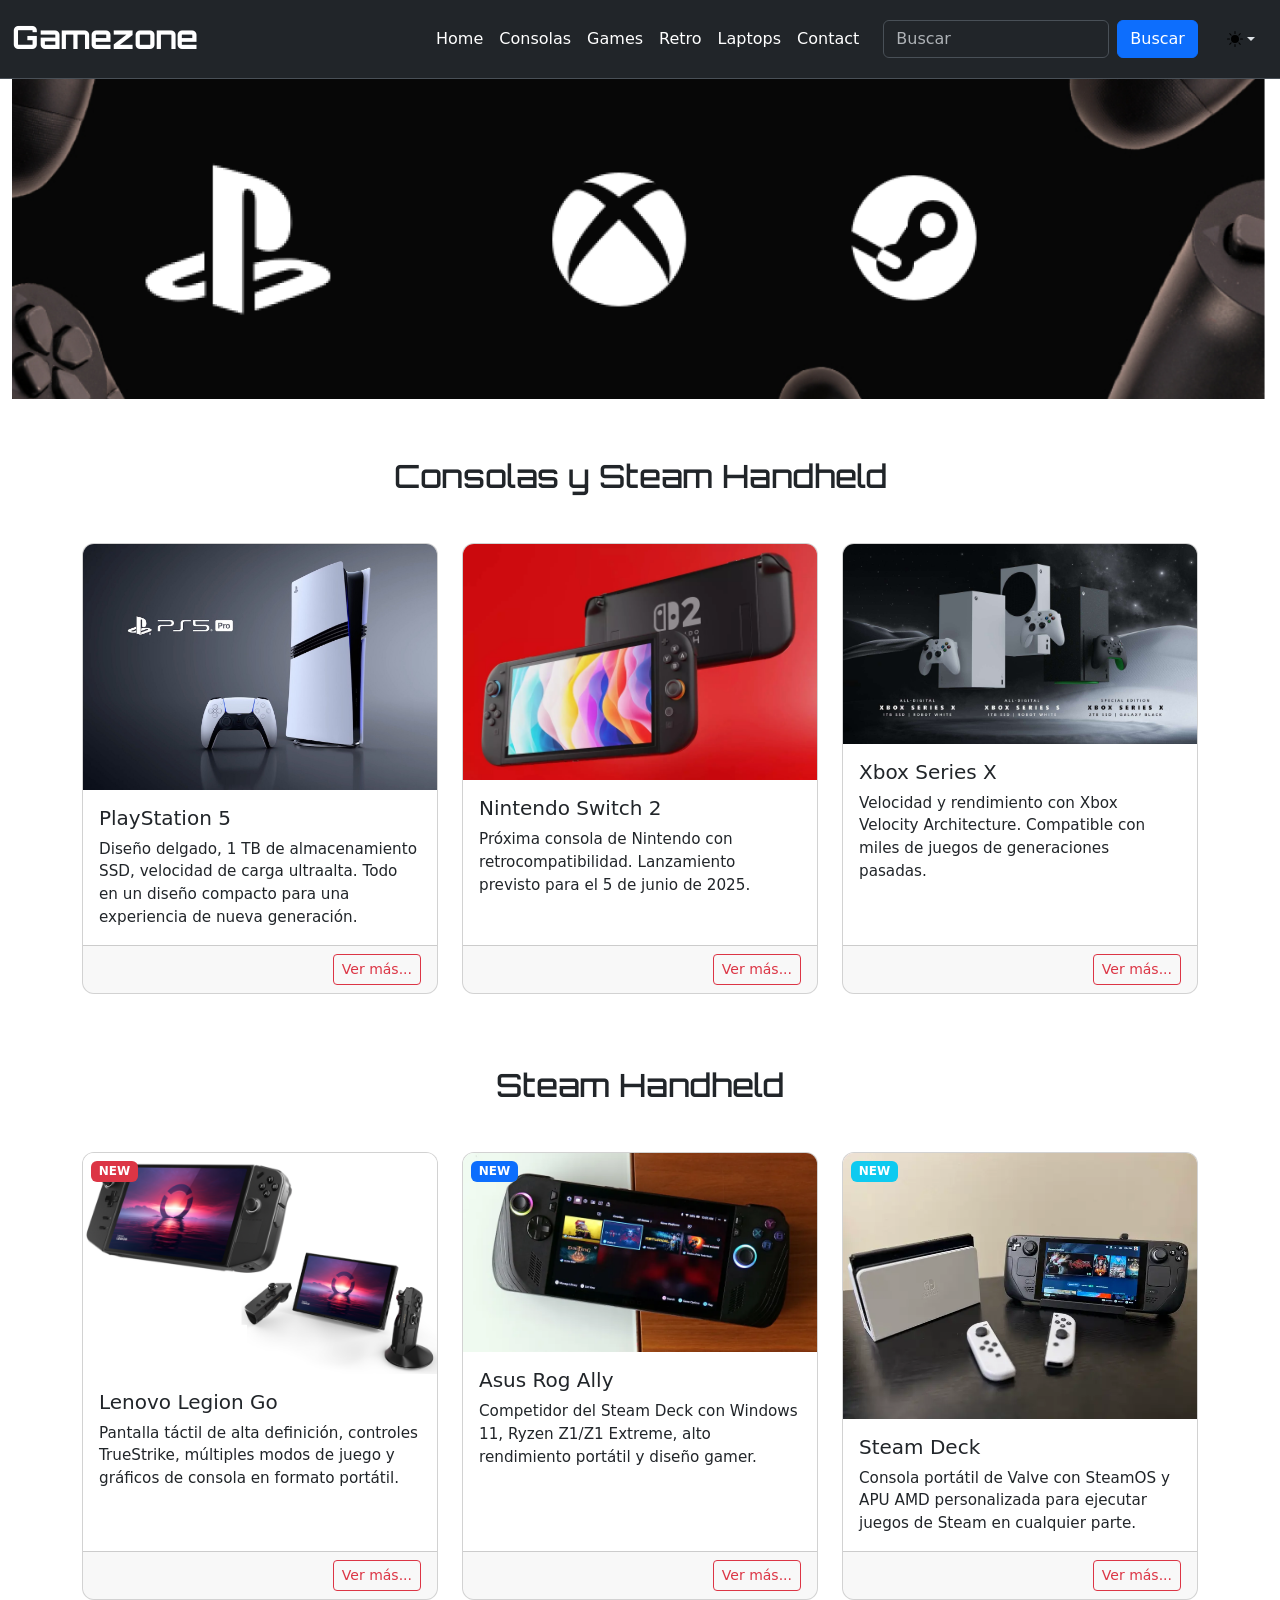
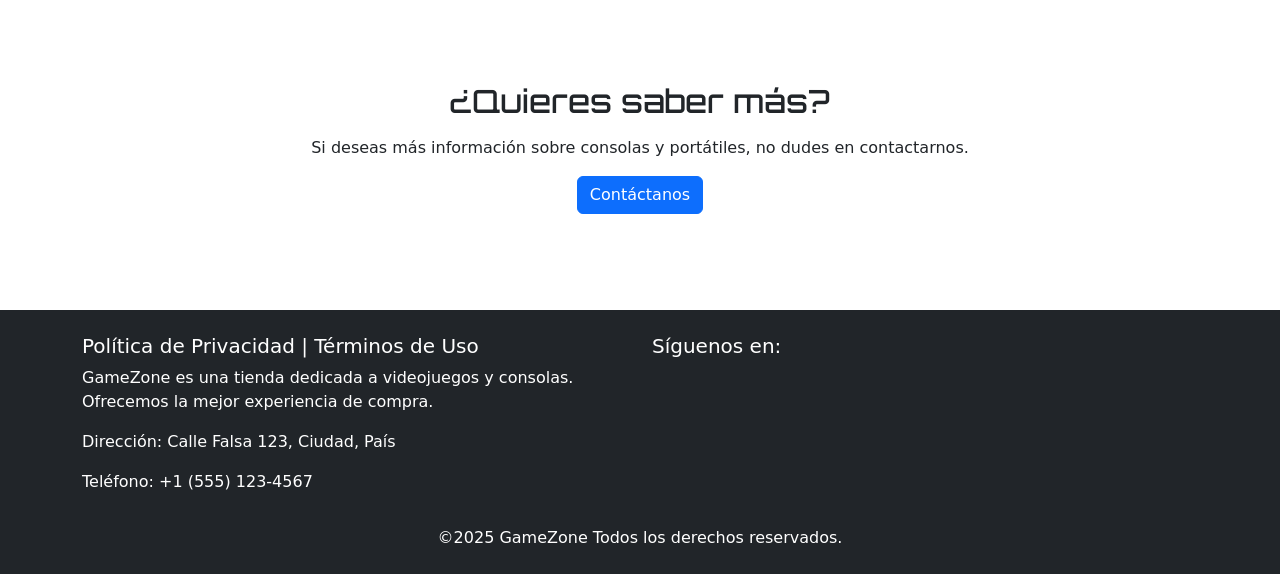
==== Consolas.html @ 510883cc "Firts commit" ====
<!DOCTYPE html>
<html lang="en">
<head>
    <meta charset="UTF-8">
    <meta name="viewport" content="width=device-width, initial-scale=1.0">
    <link rel="shorcut icon" href="/img/favicon-logo.jpg">
    <link rel="stylesheet" href="/css/bootstrap.min.css">
    <link rel="stylesheet" href="/css/fontello.css">
    <link rel="stylesheet" href="css/consolas.css">
    <title>GameZone</title>
</head>
<body>
  <svg xmlns="http://www.w3.org/2000/svg" style="display: none;">
    <symbol id="check2" viewBox="0 0 16 16">
        <path d="M13.854 3.646a.5.5 0 0 1 0 .708l-7 7a.5.5 0 0 1-.708 0l-3.5-3.5a.5.5 0 1 1 .708-.708L6.5 10.293l6.646-6.647a.5.5 0 0 1 .708 0z"/>
    </symbol>
    <symbol id="circle-half" viewBox="0 0 16 16">
        <path d="M8 15A7 7 0 1 0 8 1v14zm0 1A8 8 0 1 1 8 0a8 8 0 0 1 0 16z"/>
    </symbol>
    <symbol id="moon-stars-fill" viewBox="0 0 16 16">
        <path d="M6 .278a.768.768 0 0 1 .08.858 7.208 7.208 0 0 0-.878 3.46c0 4.021 3.278 7.277 7.318 7.277.527 0 1.04-.055 1.533-.16a.787.787 0 0 1 .81.316.733.733 0 0 1-.031.893A8.349 8.349 0 0 1 8.344 16C3.734 16 0 12.286 0 7.71 0 4.266 2.114 1.312 5.124.06A.752.752 0 0 1 6 .278z"/>
        <path d="M10.794 3.148a.217.217 0 0 1 .412 0l.387 1.162c.173.518.579.924 1.097 1.097l1.162.387a.217.217 0 0 1 0 .412l-1.162.387a1.734 1.734 0 0 0-1.097 1.097l-.387 1.162a.217.217 0 0 1-.412 0l-.387-1.162A1.734 1.734 0 0 0 9.31 6.593l-1.162-.387a.217.217 0 0 1 0-.412l1.162-.387a1.734 1.734 0 0 0 1.097-1.097l.387-1.162zM13.863.099a.145.145 0 0 1 .274 0l.258.774c.115.346.386.617.732.732l.774.258a.145.145 0 0 1 0 .274l-.774.258a1.156 1.156 0 0 0-.732.732l-.258.774a.145.145 0 0 1-.274 0l-.258-.774a1.156 1.156 0 0 0-.732-.732l-.774-.258a.145.145 0 0 1 0-.274l.774-.258c.346-.115.617-.386.732-.732L13.863.1z"/>
    </symbol>
    <symbol id="sun-fill" viewBox="0 0 16 16">
        <path d="M8 12a4 4 0 1 0 0-8 4 4 0 0 0 0 8zM8 0a.5.5 0 0 1 .5.5v2a.5.5 0 0 1-1 0v-2A.5.5 0 0 1 8 0zm0 13a.5.5 0 0 1 .5.5v2a.5.5 0 0 1-1 0v-2A.5.5 0 0 1 8 13zm8-5a.5.5 0 0 1-.5.5h-2a.5.5 0 0 1 0-1h2a.5.5 0 0 1 .5.5zM3 8a.5.5 0 0 1-.5.5h-2a.5.5 0 0 1 0-1h2A.5.5 0 0 1 3 8zm10.657-5.657a.5.5 0 0 1 0 .707l-1.414 1.415a.5.5 0 1 1-.707-.708l1.414-1.414a.5.5 0 0 1 .707 0zm-9.193 9.193a.5.5 0 0 1 0 .707L3.05 13.657a.5.5 0 0 1-.707-.707l1.414-1.414a.5.5 0 0 1 .707 0zm9.193 2.121a.5.5 0 0 1-.707 0l-1.414-1.414a.5.5 0 0 1 .707-.707l1.414 1.414a.5.5 0 0 1 0 .707zM4.464 4.465a.5.5 0 0 1-.707 0L2.343 3.05a.5.5 0 1 1 .707-.707l1.414 1.414a.5.5 0 0 1 0 .708z"/>
    </symbol> 
</svg>
   <header> <!-- Header con Bootstrap version 5 -->
    <nav class="navbar navbar-expand-lg bg-dark border-bottom border-body" data-bs-theme="dark">
      <div class="container-fluid">
        <a class="navbar-brand text-white fs-2 fw-bold mb-1" href="index.html">Gamezone</a>
        <button class="navbar-toggler" type="button" data-bs-toggle="collapse" data-bs-target="#navbarNav" aria-controls="navbarNav" aria-expanded="false" aria-label="Toggle navigation">
          <span class="navbar-toggler-icon"></span>
        </button>

        <div class="collapse navbar-collapse" id="navbarNav">
          <ul class="navbar-nav ms-auto me-3 mb-2 mb-lg-0">
            <li class="nav-item"><a class="nav-link text-white" href="index.html">Home</a></li>
            <li class="nav-item"><a class="nav-link text-white" href="Consolas.html">Consolas</a></li>
            <li class="nav-item"><a class="nav-link text-white" href="games.html">Games</a></li>
            <li class="nav-item"><a class="nav-link text-white" href="retro.html">Retro</a></li>
            <li class="nav-item"><a class="nav-link text-white" href="Laptops.html">Laptops</a></li>
            <li class="nav-item"><a class="nav-link text-white" href="contacto.html">Contact</a></li>
          </ul>

          <form class="d-flex" role="search">
            <input class="form-control me-2" type="search" placeholder="Buscar" aria-label="search">
            <button class="btn btn-primary" type="submit">Buscar</button>
          </form>

          <div class="dropdown ms-3" id="bton">
            <button class="btn btn-bd-primary py-2 dropdown-toggle d-flex align-items-center" id="bd-theme" type="button" aria-expanded="false" data-bs-toggle="dropdown" aria-label="Toggle theme (auto)">
              <svg class="bi my-1 theme-icon-active" width="1em" height="1em"><use href="#circle-half"></use></svg>
              <span class="visually-hidden" id="bd-theme-text">Alternar Tema</span>
            </button>
            <ul class="dropdown-menu dropdown-menu-end shadow" aria-labelledby="bd-theme">
              <li><button type="button" class="dropdown-item d-flex align-items-center" data-bs-theme-value="light"><svg class="bi me-2 opacity-50 theme-icon" width="1em" height="1em"><use href="#sun-fill"></use></svg>Claro</button></li>
              <li><button type="button" class="dropdown-item d-flex align-items-center" data-bs-theme-value="dark"><svg class="bi me-2 opacity-50 theme-icon" width="1em" height="1em"><use href="#moon-stars-fill"></use></svg>Oscuro</button></li>
              <li><button type="button" class="dropdown-item d-flex align-items-center" data-bs-theme-value="auto"><svg class="bi me-2 opacity-50 theme-icon" width="1em" height="1em"><use href="#circle-half"></use></svg>Auto</button></li>
            </ul>
          </div>
        </div>
      </div>
    </nav>
  </header> <!-- Fin del header -->
  <div class="container-fluid">
   <img src="img/banner-consolas.png" class="card-img-top" alt="Banner-gaming">
  </div>
  <main class="container py-5">
    <h2 class="text-center mb-5">Consolas y Steam Handheld</h2>

    <div class="row">
      <!-- PlayStation 5 -->
      <div class="col-md-4 mb-4">
        <div class="card h-100">
          <img src="img/Ps5-pro.jpeg" class="card-img-top img-fluid" alt="PlayStation 5">
          <div class="card-body">
            <h5 class="card-title">PlayStation 5</h5>
            <p class="card-text">Diseño delgado, 1 TB de almacenamiento SSD, velocidad de carga ultraalta. Todo en un diseño compacto para una experiencia de nueva generación.</p>
          </div>
          <div class="card-footer text-end">
            <button class="btn btn-outline-danger btn-sm"><i class="bi bi-heart"></i> Ver más...</button>
          </div>
        </div>
      </div>
      <!-- Nintendo Switch 2 -->
      <div class="col-md-4 mb-4">
        <div class="card h-100">
          <img src="img/Nintendo-switch2.webp" class="card-img-top img-fluid" alt="Nintendo Switch 2">
          <div class="card-body">
            <h5 class="card-title">Nintendo Switch 2</h5>
            <p class="card-text">Próxima consola de Nintendo con retrocompatibilidad. Lanzamiento previsto para el 5 de junio de 2025.</p>
          </div>
          <div class="card-footer text-end">
            <button class="btn btn-outline-danger btn-sm"><i class="bi bi-heart"></i> Ver más...</button>
          </div>
        </div>
      </div>
      <!-- Xbox Series X -->
      <div class="col-md-4 mb-4">
        <div class="card h-100">
          <img src="img/xbox-series-x.jpg" class="card-img-top img-fluid" alt="Xbox Series X">
          <div class="card-body">
            <h5 class="card-title">Xbox Series X</h5>
            <p class="card-text">Velocidad y rendimiento con Xbox Velocity Architecture. Compatible con miles de juegos de generaciones pasadas.</p>
          </div>
          <div class="card-footer text-end">
            <button class="btn btn-outline-danger btn-sm"><i class="bi bi-heart"></i> Ver más...</button>
          </div>
        </div>
      </div>
    </div>

    <h2 class="my-5">Steam Handheld</h2>
    <div class="row">
      <!-- Lenovo -->
      <div class="col-md-4 mb-4">
        <div class="card h-100">
          <div class="position-relative">
            <img src="img/Lenovo-legion.png" class="card-img-top img-fluid" alt="Lenovo Legion Go">
            <span class="badge bg-danger position-absolute top-0 start-0 m-2">NEW</span>
          </div>
          <div class="card-body">
            <h5 class="card-title">Lenovo Legion Go</h5>
            <p class="card-text">Pantalla táctil de alta definición, controles TrueStrike, múltiples modos de juego y gráficos de consola en formato portátil.</p>
          </div>
          <div class="card-footer text-end">
            <button class="btn btn-outline-danger btn-sm"><i class="bi bi-heart"></i> Ver más...</button>
          </div>
        </div>
      </div>
      <!-- Asus -->
      <div class="col-md-4 mb-4">
        <div class="card h-100">
          <div class="position-relative">
            <img src="img/Asus.webp" class="card-img-top img-fluid" alt="Asus Rog Ally">
            <span class="badge bg-primary position-absolute top-0 start-0 m-2">NEW</span>
          </div>
          <div class="card-body">
            <h5 class="card-title">Asus Rog Ally</h5>
            <p class="card-text">Competidor del Steam Deck con Windows 11, Ryzen Z1/Z1 Extreme, alto rendimiento portátil y diseño gamer.</p>
          </div>
          <div class="card-footer text-end">
            <button class="btn btn-outline-danger btn-sm"><i class="bi bi-heart"></i> Ver más...</button>
          </div>
        </div>
      </div>
      <!-- Steam Deck -->
      <div class="col-md-4 mb-4">
        <div class="card h-100">
          <div class="position-relative">
            <img src="img/steam-portable.webp" class="card-img-top img-fluid" alt="Steam Deck">
            <span class="badge bg-info position-absolute top-0 start-0 m-2">NEW</span>
          </div>
          <div class="card-body">
            <h5 class="card-title">Steam Deck</h5>
            <p class="card-text">Consola portátil de Valve con SteamOS y APU AMD personalizada para ejecutar juegos de Steam en cualquier parte.</p>
          </div>
          <div class="card-footer text-end">
            <button class="btn btn-outline-danger btn-sm"><i class="bi bi-heart"></i> Ver más...</button>
          </div>
        </div>
      </div>
    </div>

    <div class="text-center py-5">
      <h2 class="mb-3">¿Quieres saber más?</h2>
      <p>Si deseas más información sobre consolas y portátiles, no dudes en contactarnos.</p>
      <a href="contacto.html" class="btn btn-primary">Contáctanos</a>
    </div>
  </main> <!-- Fin del main -->
 <!-- Footer bootstrap con version 5 -->
  <footer class="bg-dark text-white py-4">
    <div class="container">
      <div class="row text-center text-md-start">
        <div class="col-md-6 mb-3 mb-md-0">
          <h5>Política de Privacidad | Términos de Uso</h5>
          <p>GameZone es una tienda dedicada a videojuegos y consolas. Ofrecemos la mejor experiencia de compra.</p>
          <p>Dirección: Calle Falsa 123, Ciudad, País</p>
          <p>Teléfono: +1 (555) 123-4567</p>
        </div>
        <div class="col-md-6">
          <h5>Síguenos en:</h5>
          <div>
            <a class="text-white me-3" href="https://www.facebook.com" target="_blank"><i class="bi bi-facebook"></i></a>
            <a class="text-white me-3" href="https://www.twitter.com" target="_blank"><i class="bi bi-twitter"></i></a>
            <a class="text-white" href="https://www.instagram.com" target="_blank"><i class="bi bi-instagram"></i></a>
          </div>
        </div>
      </div>
      <div class="text-center mt-3">
        <p class="mb-0">©2025 GameZone Todos los derechos reservados.</p>
      </div>
    </div>
  </footer>
<script src="js/bootstrap.bundle.js"></script>
<script src="js/jquery.js"></script>
<script src="/js/color-modes.js"></script>
  
</body>
</html>
---- css/fontello.css ----
@font-face {
  font-family: 'fontello';
  src: url('../font/fontello.eot?11785092');
  src: url('../font/fontello.eot?11785092#iefix') format('embedded-opentype'),
       url('../font/fontello.woff2?11785092') format('woff2'),
       url('../font/fontello.woff?11785092') format('woff'),
       url('../font/fontello.ttf?11785092') format('truetype'),
       url('../font/fontello.svg?11785092#fontello') format('svg');
  font-weight: normal;
  font-style: normal;
}
/* Chrome hack: SVG is rendered more smooth in Windozze. 100% magic, uncomment if you need it. */
/* Note, that will break hinting! In other OS-es font will be not as sharp as it could be */
/*
@media screen and (-webkit-min-device-pixel-ratio:0) {
  @font-face {
    font-family: 'fontello';
    src: url('../font/fontello.svg?11785092#fontello') format('svg');
  }
}
*/
[class^="icon-"]:before, [class*=" icon-"]:before {
  font-family: "fontello";
  font-style: normal;
  font-weight: normal;
  speak: never;

  display: inline-block;
  text-decoration: inherit;
  width: 1em;
  margin-right: .2em;
  text-align: center;
  /* opacity: .8; */

  /* For safety - reset parent styles, that can break glyph codes*/
  font-variant: normal;
  text-transform: none;

  /* fix buttons height, for twitter bootstrap */
  line-height: 1em;

  /* Animation center compensation - margins should be symmetric */
  /* remove if not needed */
  margin-left: .2em;

  /* you can be more comfortable with increased icons size */
  /* font-size: 120%; */

  /* Font smoothing. That was taken from TWBS */
  -webkit-font-smoothing: antialiased;
  -moz-osx-font-smoothing: grayscale;

  /* Uncomment for 3D effect */
  /* text-shadow: 1px 1px 1px rgba(127, 127, 127, 0.3); */
}

.icon-phone:before { content: '\e800'; } /* '' */
.icon-camera:before { content: '\e801'; } /* '' */
.icon-location:before { content: '\e802'; } /* '' */
.icon-menu:before { content: '\f0c9'; } /* '' */
.icon-instagram:before { content: '\f16d'; } /* '' */
.icon-facebook-official:before { content: '\f230'; } /* '' */
.icon-whatsapp:before { content: '\f232'; } /* '' */
.icon-envelope-open-o:before { content: '\f2b7'; } /* '' */
.icon-twitter:before { content: '\f309'; } /* '' */
.icon-copyright:before { content: '\f1f9'; } /* '' */
---- css/consolas.css ----
@import url(main.css);

@media (max-width: 576px) {
  h2 {
    font-size: 1.5rem;
  }

  .card-title {
    font-size: 1.1rem;
  }

  .btn {
    font-size: 0.9rem;
    padding: 0.5rem 1rem;
  }

  .card-text {
    font-size: 0.9rem;
  }
}

.card-img-top {
  object-fit: cover;
  height: auto;
}

.card {
  border-radius: 0.75rem;
  overflow: hidden;
}

.card-body {
  font-size: 0.95rem;
}
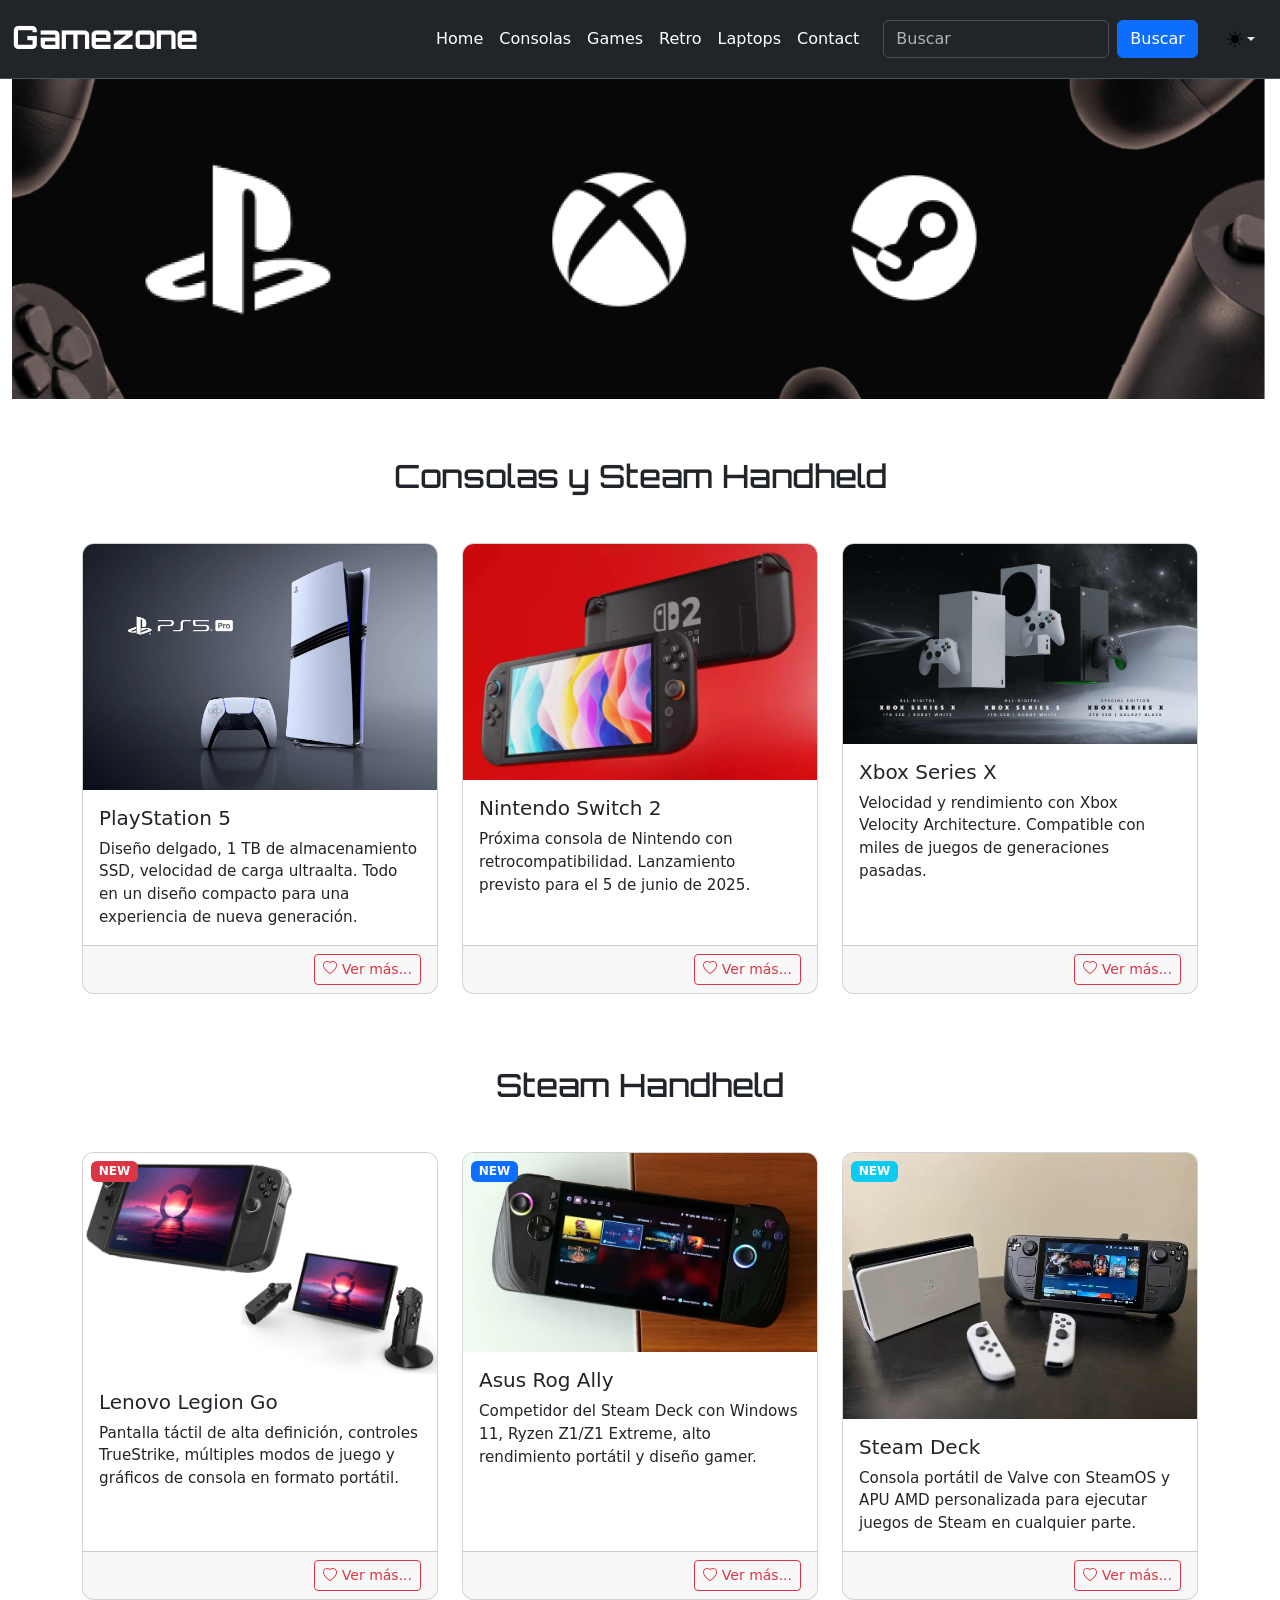
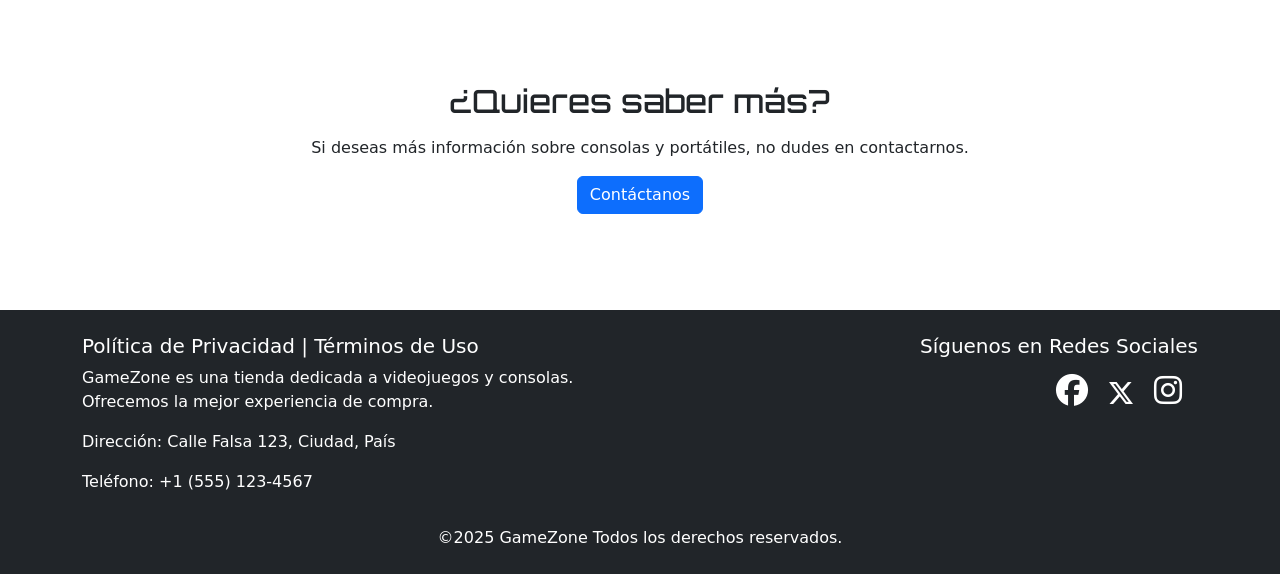
==== commit 941a4738: "nuevo commit parte 5 mejorar el proyecto parte 5" ====
--- a/Consolas.html
+++ b/Consolas.html
@@ -7,6 +7,8 @@
     <link rel="stylesheet" href="/css/bootstrap.min.css">
     <link rel="stylesheet" href="/css/fontello.css">
     <link rel="stylesheet" href="css/consolas.css">
+    <link rel="stylesheet" href="https://cdnjs.cloudflare.com/ajax/libs/font-awesome/6.4.0/css/all.min.css">
+    <link href="https://cdn.jsdelivr.net/npm/bootstrap-icons/font/bootstrap-icons.css" rel="stylesheet">
     <title>GameZone</title>
 </head>
 <body>
@@ -179,15 +181,12 @@
           <p>Dirección: Calle Falsa 123, Ciudad, País</p>
           <p>Teléfono: +1 (555) 123-4567</p>
         </div>
-        <div class="col-md-6">
-          <h5>Síguenos en:</h5>
-          <div>
-            <a class="text-white me-3" href="https://www.facebook.com" target="_blank"><i class="bi bi-facebook"></i></a>
-            <a class="text-white me-3" href="https://www.twitter.com" target="_blank"><i class="bi bi-twitter"></i></a>
-            <a class="text-white" href="https://www.instagram.com" target="_blank"><i class="bi bi-instagram"></i></a>
-          </div>
-        </div>
-      </div>
+         <div class="col-md-6 text-center text-md-end">
+                <h5 class="mb-3">Síguenos en Redes Sociales</h5>
+                <a href="#" class="text-white me-3"><i class="fab fa-facebook fa-2x"></i></a>
+                <a href="https://x.com" target="_blank" class="text-white me-3" style="font-size: 1.5rem;"><i class="bi bi-twitter-x"></i></a>
+                <a href="#" class="text-white me-3"><i class="fab fa-instagram fa-2x"></i></a>
+          </div>
       <div class="text-center mt-3">
         <p class="mb-0">©2025 GameZone Todos los derechos reservados.</p>
       </div>
